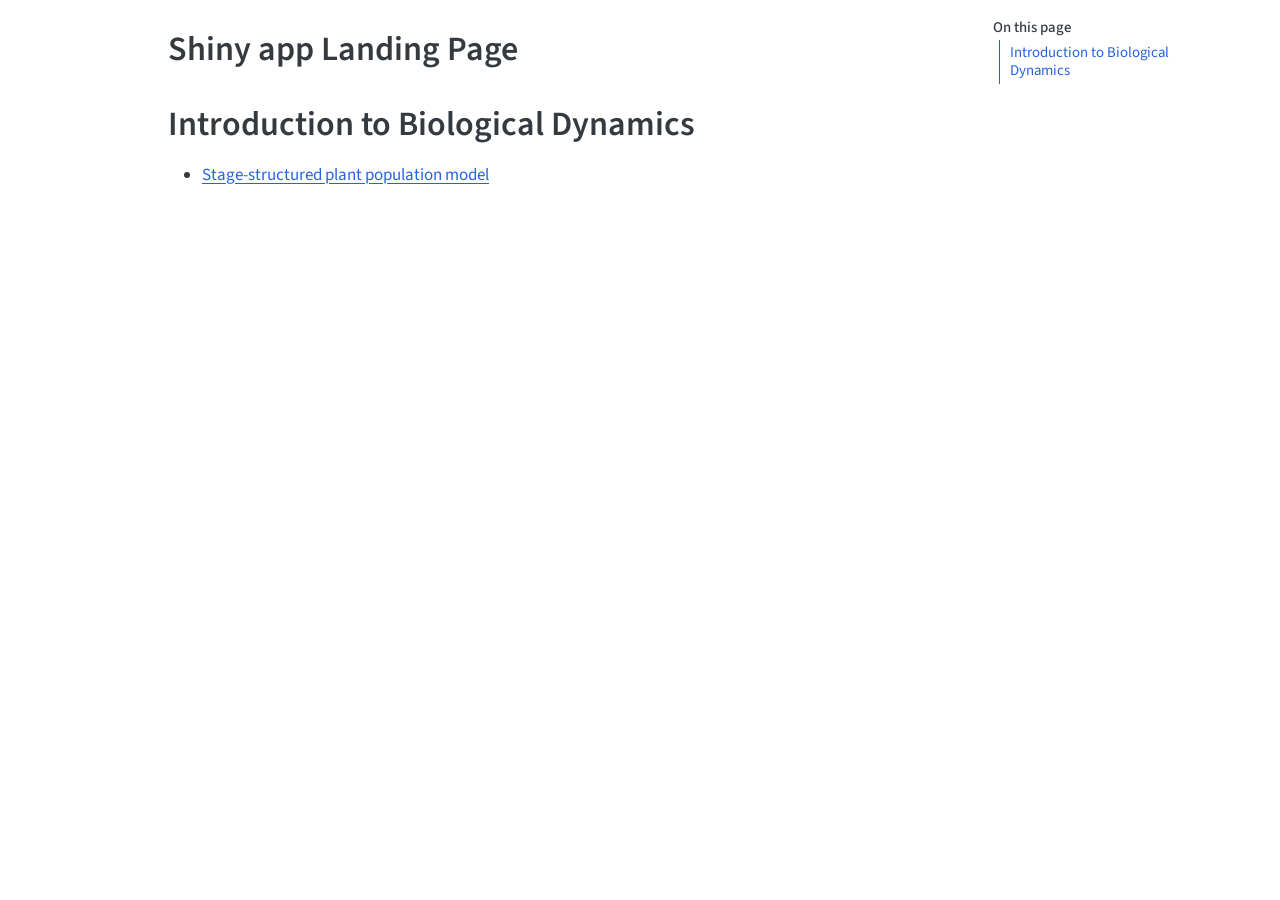
==== index.html @ 8aa8f442 "Built site for gh-pages" ====
<!DOCTYPE html>
<html xmlns="http://www.w3.org/1999/xhtml" lang="en" xml:lang="en"><head>

<meta charset="utf-8">
<meta name="generator" content="quarto-1.8.24">

<meta name="viewport" content="width=device-width, initial-scale=1.0, user-scalable=yes">


<title>Shiny app Landing Page</title>
<style>
code{white-space: pre-wrap;}
span.smallcaps{font-variant: small-caps;}
div.columns{display: flex; gap: min(4vw, 1.5em);}
div.column{flex: auto; overflow-x: auto;}
div.hanging-indent{margin-left: 1.5em; text-indent: -1.5em;}
ul.task-list{list-style: none;}
ul.task-list li input[type="checkbox"] {
  width: 0.8em;
  margin: 0 0.8em 0.2em -1em; /* quarto-specific, see https://github.com/quarto-dev/quarto-cli/issues/4556 */ 
  vertical-align: middle;
}
</style>


<script src="site_libs/quarto-nav/quarto-nav.js"></script>
<script src="site_libs/clipboard/clipboard.min.js"></script>
<script src="site_libs/quarto-search/autocomplete.umd.js"></script>
<script src="site_libs/quarto-search/fuse.min.js"></script>
<script src="site_libs/quarto-search/quarto-search.js"></script>
<meta name="quarto:offset" content="./">
<script src="site_libs/quarto-html/quarto.js" type="module"></script>
<script src="site_libs/quarto-html/tabsets/tabsets.js" type="module"></script>
<script src="site_libs/quarto-html/axe/axe-check.js" type="module"></script>
<script src="site_libs/quarto-html/popper.min.js"></script>
<script src="site_libs/quarto-html/tippy.umd.min.js"></script>
<script src="site_libs/quarto-html/anchor.min.js"></script>
<link href="site_libs/quarto-html/tippy.css" rel="stylesheet">
<link href="site_libs/quarto-html/quarto-syntax-highlighting-dc55a5b9e770e841cd82e46aadbfb9b0.css" rel="stylesheet" id="quarto-text-highlighting-styles">
<script src="site_libs/bootstrap/bootstrap.min.js"></script>
<link href="site_libs/bootstrap/bootstrap-icons.css" rel="stylesheet">
<link href="site_libs/bootstrap/bootstrap-5b4ad623e5705c0698d39aec6f10cf02.min.css" rel="stylesheet" append-hash="true" id="quarto-bootstrap" data-mode="light">
<script id="quarto-search-options" type="application/json">{
  "location": "sidebar",
  "copy-button": false,
  "collapse-after": 3,
  "panel-placement": "start",
  "type": "textbox",
  "limit": 50,
  "keyboard-shortcut": [
    "f",
    "/",
    "s"
  ],
  "show-item-context": false,
  "language": {
    "search-no-results-text": "No results",
    "search-matching-documents-text": "matching documents",
    "search-copy-link-title": "Copy link to search",
    "search-hide-matches-text": "Hide additional matches",
    "search-more-match-text": "more match in this document",
    "search-more-matches-text": "more matches in this document",
    "search-clear-button-title": "Clear",
    "search-text-placeholder": "",
    "search-detached-cancel-button-title": "Cancel",
    "search-submit-button-title": "Submit",
    "search-label": "Search"
  }
}</script>


</head>

<body class="quarto-light">

<div id="quarto-search-results"></div>
<!-- content -->
<div id="quarto-content" class="quarto-container page-columns page-rows-contents page-layout-article">
<!-- sidebar -->
<!-- margin-sidebar -->
    <div id="quarto-margin-sidebar" class="sidebar margin-sidebar">
        <nav id="TOC" role="doc-toc" class="toc-active">
    <h2 id="toc-title">On this page</h2>
   
  <ul>
  <li><a href="#introduction-to-biological-dynamics" id="toc-introduction-to-biological-dynamics" class="nav-link active" data-scroll-target="#introduction-to-biological-dynamics">Introduction to Biological Dynamics</a></li>
  </ul>
</nav>
    </div>
<!-- main -->
<main class="content" id="quarto-document-content">

<header id="title-block-header" class="quarto-title-block default">
<div class="quarto-title">
<h1 class="title">Shiny app Landing Page</h1>
</div>



<div class="quarto-title-meta">

    
  
    
  </div>
  


</header>


<section id="introduction-to-biological-dynamics" class="level1">
<h1>Introduction to Biological Dynamics</h1>
<ul>
<li><a href="./matrix/index.html">Stage-structured plant population model</a></li>
</ul>


</section>

</main> <!-- /main -->
<script id="quarto-html-after-body" type="application/javascript">
  window.document.addEventListener("DOMContentLoaded", function (event) {
    const icon = "";
    const anchorJS = new window.AnchorJS();
    anchorJS.options = {
      placement: 'right',
      icon: icon
    };
    anchorJS.add('.anchored');
    const isCodeAnnotation = (el) => {
      for (const clz of el.classList) {
        if (clz.startsWith('code-annotation-')) {                     
          return true;
        }
      }
      return false;
    }
    const onCopySuccess = function(e) {
      // button target
      const button = e.trigger;
      // don't keep focus
      button.blur();
      // flash "checked"
      button.classList.add('code-copy-button-checked');
      var currentTitle = button.getAttribute("title");
      button.setAttribute("title", "Copied!");
      let tooltip;
      if (window.bootstrap) {
        button.setAttribute("data-bs-toggle", "tooltip");
        button.setAttribute("data-bs-placement", "left");
        button.setAttribute("data-bs-title", "Copied!");
        tooltip = new bootstrap.Tooltip(button, 
          { trigger: "manual", 
            customClass: "code-copy-button-tooltip",
            offset: [0, -8]});
        tooltip.show();    
      }
      setTimeout(function() {
        if (tooltip) {
          tooltip.hide();
          button.removeAttribute("data-bs-title");
          button.removeAttribute("data-bs-toggle");
          button.removeAttribute("data-bs-placement");
        }
        button.setAttribute("title", currentTitle);
        button.classList.remove('code-copy-button-checked');
      }, 1000);
      // clear code selection
      e.clearSelection();
    }
    const getTextToCopy = function(trigger) {
      const outerScaffold = trigger.parentElement.cloneNode(true);
      const codeEl = outerScaffold.querySelector('code');
      for (const childEl of codeEl.children) {
        if (isCodeAnnotation(childEl)) {
          childEl.remove();
        }
      }
      return codeEl.innerText;
    }
    const clipboard = new window.ClipboardJS('.code-copy-button:not([data-in-quarto-modal])', {
      text: getTextToCopy
    });
    clipboard.on('success', onCopySuccess);
    if (window.document.getElementById('quarto-embedded-source-code-modal')) {
      const clipboardModal = new window.ClipboardJS('.code-copy-button[data-in-quarto-modal]', {
        text: getTextToCopy,
        container: window.document.getElementById('quarto-embedded-source-code-modal')
      });
      clipboardModal.on('success', onCopySuccess);
    }
      var localhostRegex = new RegExp(/^(?:http|https):\/\/localhost\:?[0-9]*\//);
      var mailtoRegex = new RegExp(/^mailto:/);
        var filterRegex = new RegExp("https:\/\/seanteachesmath\.github\.io\/shiny\/");
      var isInternal = (href) => {
          return filterRegex.test(href) || localhostRegex.test(href) || mailtoRegex.test(href);
      }
      // Inspect non-navigation links and adorn them if external
     var links = window.document.querySelectorAll('a[href]:not(.nav-link):not(.navbar-brand):not(.toc-action):not(.sidebar-link):not(.sidebar-item-toggle):not(.pagination-link):not(.no-external):not([aria-hidden]):not(.dropdown-item):not(.quarto-navigation-tool):not(.about-link)');
      for (var i=0; i<links.length; i++) {
        const link = links[i];
        if (!isInternal(link.href)) {
          // undo the damage that might have been done by quarto-nav.js in the case of
          // links that we want to consider external
          if (link.dataset.originalHref !== undefined) {
            link.href = link.dataset.originalHref;
          }
        }
      }
    function tippyHover(el, contentFn, onTriggerFn, onUntriggerFn) {
      const config = {
        allowHTML: true,
        maxWidth: 500,
        delay: 100,
        arrow: false,
        appendTo: function(el) {
            return el.parentElement;
        },
        interactive: true,
        interactiveBorder: 10,
        theme: 'quarto',
        placement: 'bottom-start',
      };
      if (contentFn) {
        config.content = contentFn;
      }
      if (onTriggerFn) {
        config.onTrigger = onTriggerFn;
      }
      if (onUntriggerFn) {
        config.onUntrigger = onUntriggerFn;
      }
      window.tippy(el, config); 
    }
    const noterefs = window.document.querySelectorAll('a[role="doc-noteref"]');
    for (var i=0; i<noterefs.length; i++) {
      const ref = noterefs[i];
      tippyHover(ref, function() {
        // use id or data attribute instead here
        let href = ref.getAttribute('data-footnote-href') || ref.getAttribute('href');
        try { href = new URL(href).hash; } catch {}
        const id = href.replace(/^#\/?/, "");
        const note = window.document.getElementById(id);
        if (note) {
          return note.innerHTML;
        } else {
          return "";
        }
      });
    }
    const xrefs = window.document.querySelectorAll('a.quarto-xref');
    const processXRef = (id, note) => {
      // Strip column container classes
      const stripColumnClz = (el) => {
        el.classList.remove("page-full", "page-columns");
        if (el.children) {
          for (const child of el.children) {
            stripColumnClz(child);
          }
        }
      }
      stripColumnClz(note)
      if (id === null || id.startsWith('sec-')) {
        // Special case sections, only their first couple elements
        const container = document.createElement("div");
        if (note.children && note.children.length > 2) {
          container.appendChild(note.children[0].cloneNode(true));
          for (let i = 1; i < note.children.length; i++) {
            const child = note.children[i];
            if (child.tagName === "P" && child.innerText === "") {
              continue;
            } else {
              container.appendChild(child.cloneNode(true));
              break;
            }
          }
          if (window.Quarto?.typesetMath) {
            window.Quarto.typesetMath(container);
          }
          return container.innerHTML
        } else {
          if (window.Quarto?.typesetMath) {
            window.Quarto.typesetMath(note);
          }
          return note.innerHTML;
        }
      } else {
        // Remove any anchor links if they are present
        const anchorLink = note.querySelector('a.anchorjs-link');
        if (anchorLink) {
          anchorLink.remove();
        }
        if (window.Quarto?.typesetMath) {
          window.Quarto.typesetMath(note);
        }
        if (note.classList.contains("callout")) {
          return note.outerHTML;
        } else {
          return note.innerHTML;
        }
      }
    }
    for (var i=0; i<xrefs.length; i++) {
      const xref = xrefs[i];
      tippyHover(xref, undefined, function(instance) {
        instance.disable();
        let url = xref.getAttribute('href');
        let hash = undefined; 
        if (url.startsWith('#')) {
          hash = url;
        } else {
          try { hash = new URL(url).hash; } catch {}
        }
        if (hash) {
          const id = hash.replace(/^#\/?/, "");
          const note = window.document.getElementById(id);
          if (note !== null) {
            try {
              const html = processXRef(id, note.cloneNode(true));
              instance.setContent(html);
            } finally {
              instance.enable();
              instance.show();
            }
          } else {
            // See if we can fetch this
            fetch(url.split('#')[0])
            .then(res => res.text())
            .then(html => {
              const parser = new DOMParser();
              const htmlDoc = parser.parseFromString(html, "text/html");
              const note = htmlDoc.getElementById(id);
              if (note !== null) {
                const html = processXRef(id, note);
                instance.setContent(html);
              } 
            }).finally(() => {
              instance.enable();
              instance.show();
            });
          }
        } else {
          // See if we can fetch a full url (with no hash to target)
          // This is a special case and we should probably do some content thinning / targeting
          fetch(url)
          .then(res => res.text())
          .then(html => {
            const parser = new DOMParser();
            const htmlDoc = parser.parseFromString(html, "text/html");
            const note = htmlDoc.querySelector('main.content');
            if (note !== null) {
              // This should only happen for chapter cross references
              // (since there is no id in the URL)
              // remove the first header
              if (note.children.length > 0 && note.children[0].tagName === "HEADER") {
                note.children[0].remove();
              }
              const html = processXRef(null, note);
              instance.setContent(html);
            } 
          }).finally(() => {
            instance.enable();
            instance.show();
          });
        }
      }, function(instance) {
      });
    }
        let selectedAnnoteEl;
        const selectorForAnnotation = ( cell, annotation) => {
          let cellAttr = 'data-code-cell="' + cell + '"';
          let lineAttr = 'data-code-annotation="' +  annotation + '"';
          const selector = 'span[' + cellAttr + '][' + lineAttr + ']';
          return selector;
        }
        const selectCodeLines = (annoteEl) => {
          const doc = window.document;
          const targetCell = annoteEl.getAttribute("data-target-cell");
          const targetAnnotation = annoteEl.getAttribute("data-target-annotation");
          const annoteSpan = window.document.querySelector(selectorForAnnotation(targetCell, targetAnnotation));
          const lines = annoteSpan.getAttribute("data-code-lines").split(",");
          const lineIds = lines.map((line) => {
            return targetCell + "-" + line;
          })
          let top = null;
          let height = null;
          let parent = null;
          if (lineIds.length > 0) {
              //compute the position of the single el (top and bottom and make a div)
              const el = window.document.getElementById(lineIds[0]);
              top = el.offsetTop;
              height = el.offsetHeight;
              parent = el.parentElement.parentElement;
            if (lineIds.length > 1) {
              const lastEl = window.document.getElementById(lineIds[lineIds.length - 1]);
              const bottom = lastEl.offsetTop + lastEl.offsetHeight;
              height = bottom - top;
            }
            if (top !== null && height !== null && parent !== null) {
              // cook up a div (if necessary) and position it 
              let div = window.document.getElementById("code-annotation-line-highlight");
              if (div === null) {
                div = window.document.createElement("div");
                div.setAttribute("id", "code-annotation-line-highlight");
                div.style.position = 'absolute';
                parent.appendChild(div);
              }
              div.style.top = top - 2 + "px";
              div.style.height = height + 4 + "px";
              div.style.left = 0;
              let gutterDiv = window.document.getElementById("code-annotation-line-highlight-gutter");
              if (gutterDiv === null) {
                gutterDiv = window.document.createElement("div");
                gutterDiv.setAttribute("id", "code-annotation-line-highlight-gutter");
                gutterDiv.style.position = 'absolute';
                const codeCell = window.document.getElementById(targetCell);
                const gutter = codeCell.querySelector('.code-annotation-gutter');
                gutter.appendChild(gutterDiv);
              }
              gutterDiv.style.top = top - 2 + "px";
              gutterDiv.style.height = height + 4 + "px";
            }
            selectedAnnoteEl = annoteEl;
          }
        };
        const unselectCodeLines = () => {
          const elementsIds = ["code-annotation-line-highlight", "code-annotation-line-highlight-gutter"];
          elementsIds.forEach((elId) => {
            const div = window.document.getElementById(elId);
            if (div) {
              div.remove();
            }
          });
          selectedAnnoteEl = undefined;
        };
          // Handle positioning of the toggle
      window.addEventListener(
        "resize",
        throttle(() => {
          elRect = undefined;
          if (selectedAnnoteEl) {
            selectCodeLines(selectedAnnoteEl);
          }
        }, 10)
      );
      function throttle(fn, ms) {
      let throttle = false;
      let timer;
        return (...args) => {
          if(!throttle) { // first call gets through
              fn.apply(this, args);
              throttle = true;
          } else { // all the others get throttled
              if(timer) clearTimeout(timer); // cancel #2
              timer = setTimeout(() => {
                fn.apply(this, args);
                timer = throttle = false;
              }, ms);
          }
        };
      }
        // Attach click handler to the DT
        const annoteDls = window.document.querySelectorAll('dt[data-target-cell]');
        for (const annoteDlNode of annoteDls) {
          annoteDlNode.addEventListener('click', (event) => {
            const clickedEl = event.target;
            if (clickedEl !== selectedAnnoteEl) {
              unselectCodeLines();
              const activeEl = window.document.querySelector('dt[data-target-cell].code-annotation-active');
              if (activeEl) {
                activeEl.classList.remove('code-annotation-active');
              }
              selectCodeLines(clickedEl);
              clickedEl.classList.add('code-annotation-active');
            } else {
              // Unselect the line
              unselectCodeLines();
              clickedEl.classList.remove('code-annotation-active');
            }
          });
        }
    const findCites = (el) => {
      const parentEl = el.parentElement;
      if (parentEl) {
        const cites = parentEl.dataset.cites;
        if (cites) {
          return {
            el,
            cites: cites.split(' ')
          };
        } else {
          return findCites(el.parentElement)
        }
      } else {
        return undefined;
      }
    };
    var bibliorefs = window.document.querySelectorAll('a[role="doc-biblioref"]');
    for (var i=0; i<bibliorefs.length; i++) {
      const ref = bibliorefs[i];
      const citeInfo = findCites(ref);
      if (citeInfo) {
        tippyHover(citeInfo.el, function() {
          var popup = window.document.createElement('div');
          citeInfo.cites.forEach(function(cite) {
            var citeDiv = window.document.createElement('div');
            citeDiv.classList.add('hanging-indent');
            citeDiv.classList.add('csl-entry');
            var biblioDiv = window.document.getElementById('ref-' + cite);
            if (biblioDiv) {
              citeDiv.innerHTML = biblioDiv.innerHTML;
            }
            popup.appendChild(citeDiv);
          });
          return popup.innerHTML;
        });
      }
    }
  });
  </script>
</div> <!-- /content -->




</body></html>
---- site_libs/quarto-html/tippy.css ----
.tippy-box[data-animation=fade][data-state=hidden]{opacity:0}[data-tippy-root]{max-width:calc(100vw - 10px)}.tippy-box{position:relative;background-color:#333;color:#fff;border-radius:4px;font-size:14px;line-height:1.4;white-space:normal;outline:0;transition-property:transform,visibility,opacity}.tippy-box[data-placement^=top]>.tippy-arrow{bottom:0}.tippy-box[data-placement^=top]>.tippy-arrow:before{bottom:-7px;left:0;border-width:8px 8px 0;border-top-color:initial;transform-origin:center top}.tippy-box[data-placement^=bottom]>.tippy-arrow{top:0}.tippy-box[data-placement^=bottom]>.tippy-arrow:before{top:-7px;left:0;border-width:0 8px 8px;border-bottom-color:initial;transform-origin:center bottom}.tippy-box[data-placement^=left]>.tippy-arrow{right:0}.tippy-box[data-placement^=left]>.tippy-arrow:before{border-width:8px 0 8px 8px;border-left-color:initial;right:-7px;transform-origin:center left}.tippy-box[data-placement^=right]>.tippy-arrow{left:0}.tippy-box[data-placement^=right]>.tippy-arrow:before{left:-7px;border-width:8px 8px 8px 0;border-right-color:initial;transform-origin:center right}.tippy-box[data-inertia][data-state=visible]{transition-timing-function:cubic-bezier(.54,1.5,.38,1.11)}.tippy-arrow{width:16px;height:16px;color:#333}.tippy-arrow:before{content:"";position:absolute;border-color:transparent;border-style:solid}.tippy-content{position:relative;padding:5px 9px;z-index:1}
---- site_libs/quarto-html/quarto-syntax-highlighting-dc55a5b9e770e841cd82e46aadbfb9b0.css ----
/* quarto syntax highlight colors */
:root {
  --quarto-hl-ot-color: #003B4F;
  --quarto-hl-at-color: #657422;
  --quarto-hl-ss-color: #20794D;
  --quarto-hl-an-color: #5E5E5E;
  --quarto-hl-fu-color: #4758AB;
  --quarto-hl-st-color: #20794D;
  --quarto-hl-cf-color: #003B4F;
  --quarto-hl-op-color: #5E5E5E;
  --quarto-hl-er-color: #AD0000;
  --quarto-hl-bn-color: #AD0000;
  --quarto-hl-al-color: #AD0000;
  --quarto-hl-va-color: #111111;
  --quarto-hl-bu-color: inherit;
  --quarto-hl-ex-color: inherit;
  --quarto-hl-pp-color: #AD0000;
  --quarto-hl-in-color: #5E5E5E;
  --quarto-hl-vs-color: #20794D;
  --quarto-hl-wa-color: #5E5E5E;
  --quarto-hl-do-color: #5E5E5E;
  --quarto-hl-im-color: #00769E;
  --quarto-hl-ch-color: #20794D;
  --quarto-hl-dt-color: #AD0000;
  --quarto-hl-fl-color: #AD0000;
  --quarto-hl-co-color: #5E5E5E;
  --quarto-hl-cv-color: #5E5E5E;
  --quarto-hl-cn-color: #8f5902;
  --quarto-hl-sc-color: #5E5E5E;
  --quarto-hl-dv-color: #AD0000;
  --quarto-hl-kw-color: #003B4F;
}

/* other quarto variables */
:root {
  --quarto-font-monospace: SFMono-Regular, Menlo, Monaco, Consolas, "Liberation Mono", "Courier New", monospace;
}

/* syntax highlight based on Pandoc's rules */
pre > code.sourceCode > span {
  color: #003B4F;
}

code.sourceCode > span {
  color: #003B4F;
}

div.sourceCode,
div.sourceCode pre.sourceCode {
  color: #003B4F;
}

/* Normal */
code span {
  color: #003B4F;
}

/* Alert */
code span.al {
  color: #AD0000;
  font-style: inherit;
}

/* Annotation */
code span.an {
  color: #5E5E5E;
  font-style: inherit;
}

/* Attribute */
code span.at {
  color: #657422;
  font-style: inherit;
}

/* BaseN */
code span.bn {
  color: #AD0000;
  font-style: inherit;
}

/* BuiltIn */
code span.bu {
  font-style: inherit;
}

/* ControlFlow */
code span.cf {
  color: #003B4F;
  font-weight: bold;
  font-style: inherit;
}

/* Char */
code span.ch {
  color: #20794D;
  font-style: inherit;
}

/* Constant */
code span.cn {
  color: #8f5902;
  font-style: inherit;
}

/* Comment */
code span.co {
  color: #5E5E5E;
  font-style: inherit;
}

/* CommentVar */
code span.cv {
  color: #5E5E5E;
  font-style: italic;
}

/* Documentation */
code span.do {
  color: #5E5E5E;
  font-style: italic;
}

/* DataType */
code span.dt {
  color: #AD0000;
  font-style: inherit;
}

/* DecVal */
code span.dv {
  color: #AD0000;
  font-style: inherit;
}

/* Error */
code span.er {
  color: #AD0000;
  font-style: inherit;
}

/* Extension */
code span.ex {
  font-style: inherit;
}

/* Float */
code span.fl {
  color: #AD0000;
  font-style: inherit;
}

/* Function */
code span.fu {
  color: #4758AB;
  font-style: inherit;
}

/* Import */
code span.im {
  color: #00769E;
  font-style: inherit;
}

/* Information */
code span.in {
  color: #5E5E5E;
  font-style: inherit;
}

/* Keyword */
code span.kw {
  color: #003B4F;
  font-weight: bold;
  font-style: inherit;
}

/* Operator */
code span.op {
  color: #5E5E5E;
  font-style: inherit;
}

/* Other */
code span.ot {
  color: #003B4F;
  font-style: inherit;
}

/* Preprocessor */
code span.pp {
  color: #AD0000;
  font-style: inherit;
}

/* SpecialChar */
code span.sc {
  color: #5E5E5E;
  font-style: inherit;
}

/* SpecialString */
code span.ss {
  color: #20794D;
  font-style: inherit;
}

/* String */
code span.st {
  color: #20794D;
  font-style: inherit;
}

/* Variable */
code span.va {
  color: #111111;
  font-style: inherit;
}

/* VerbatimString */
code span.vs {
  color: #20794D;
  font-style: inherit;
}

/* Warning */
code span.wa {
  color: #5E5E5E;
  font-style: italic;
}

.prevent-inlining {
  content: "</";
}

/*# sourceMappingURL=21f0b8dca5c347bd0a806dc2ce2adfe3.css.map */
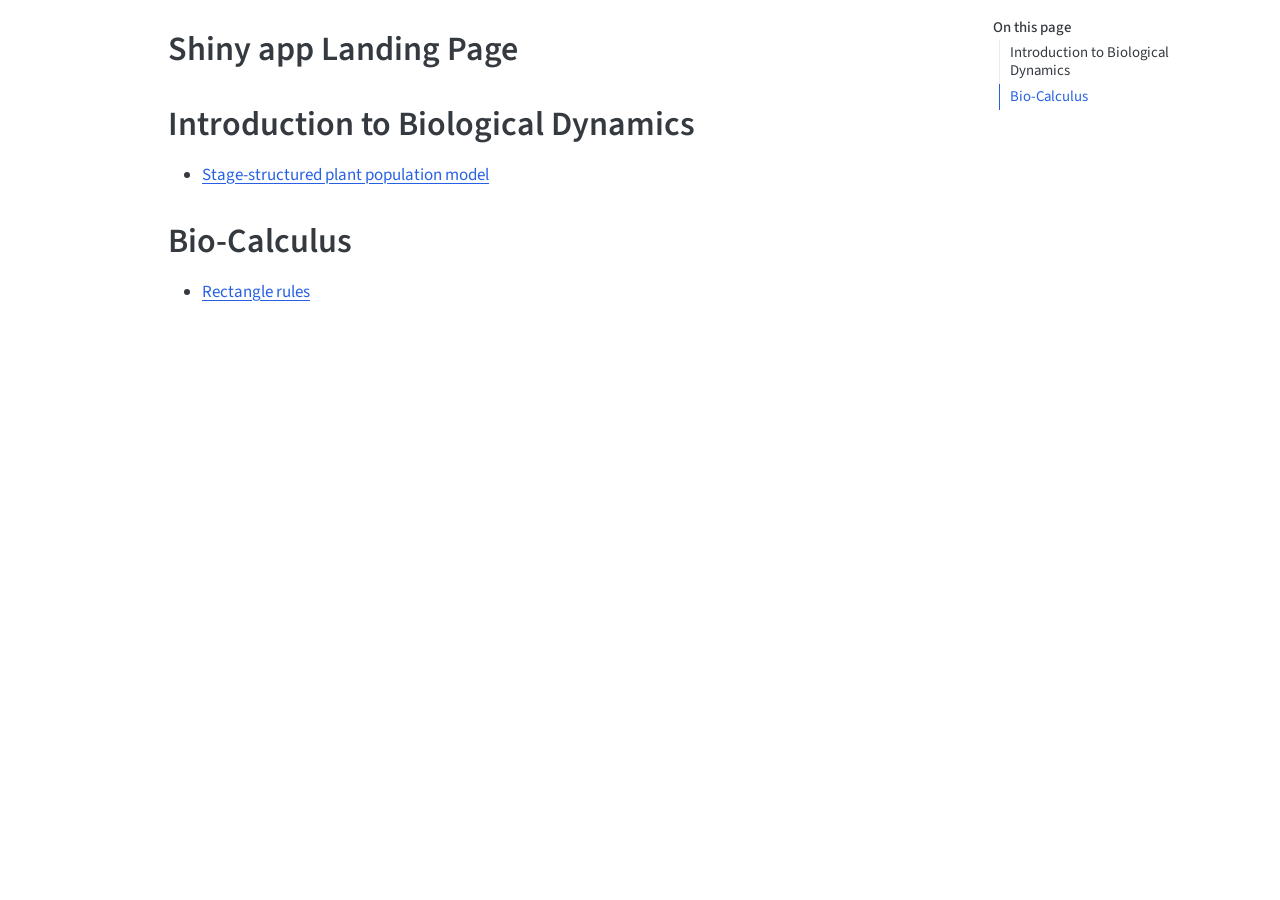
==== commit 2b326884: "Built site for gh-pages" ====
--- a/index.html
+++ b/index.html
@@ -84,6 +84,7 @@
    
   <ul>
   <li><a href="#introduction-to-biological-dynamics" id="toc-introduction-to-biological-dynamics" class="nav-link active" data-scroll-target="#introduction-to-biological-dynamics">Introduction to Biological Dynamics</a></li>
+  <li><a href="#bio-calculus" id="toc-bio-calculus" class="nav-link" data-scroll-target="#bio-calculus">Bio-Calculus</a></li>
   </ul>
 </nav>
     </div>
@@ -113,6 +114,12 @@
 <h1>Introduction to Biological Dynamics</h1>
 <ul>
 <li><a href="./matrix/index.html">Stage-structured plant population model</a></li>
+</ul>
+</section>
+<section id="bio-calculus" class="level1">
+<h1>Bio-Calculus</h1>
+<ul>
+<li><a href="./integration/index.html">Rectangle rules</a></li>
 </ul>
 
 
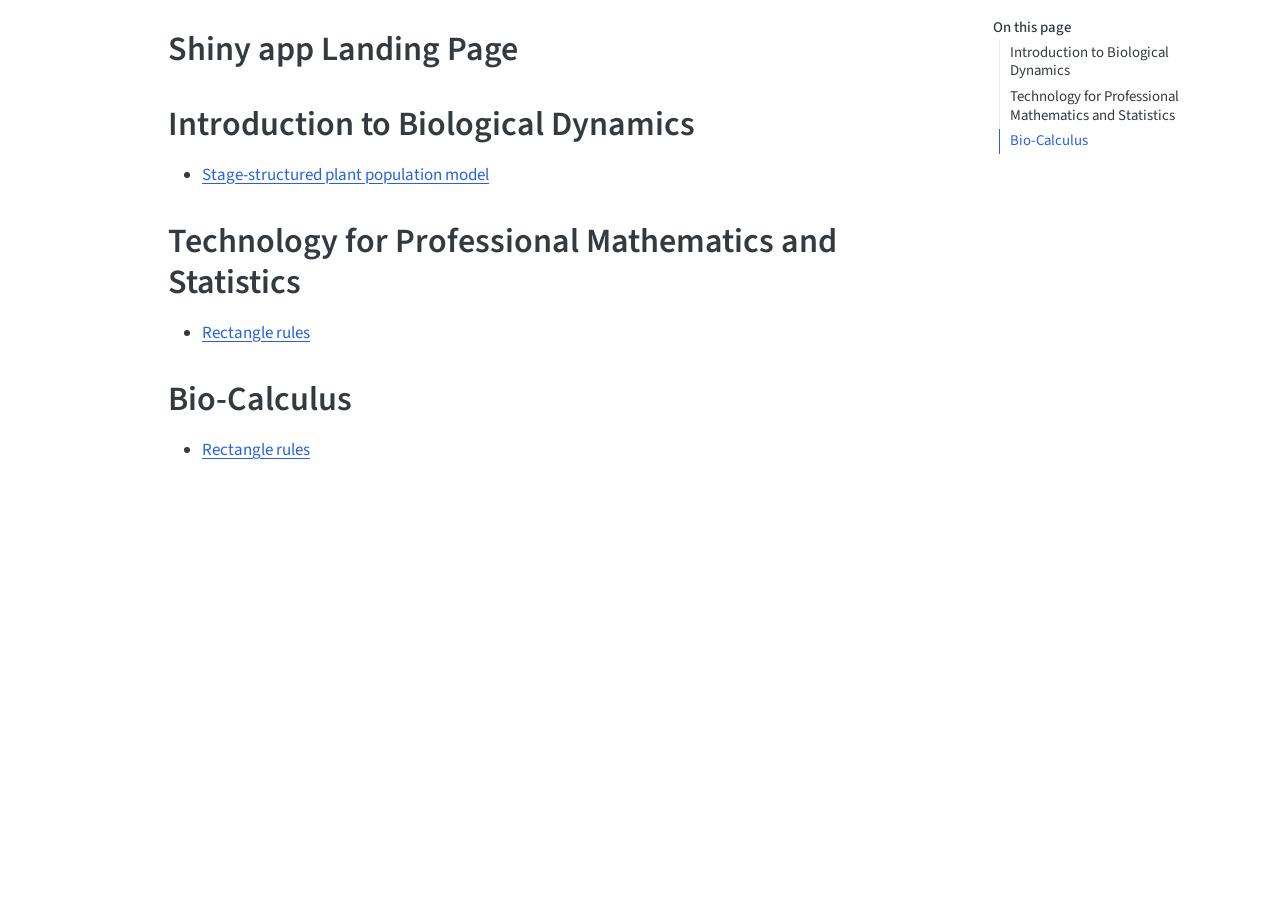
==== commit a0b53d0f: "Built site for gh-pages" ====
--- a/index.html
+++ b/index.html
@@ -84,6 +84,7 @@
    
   <ul>
   <li><a href="#introduction-to-biological-dynamics" id="toc-introduction-to-biological-dynamics" class="nav-link active" data-scroll-target="#introduction-to-biological-dynamics">Introduction to Biological Dynamics</a></li>
+  <li><a href="#technology-for-professional-mathematics-and-statistics" id="toc-technology-for-professional-mathematics-and-statistics" class="nav-link" data-scroll-target="#technology-for-professional-mathematics-and-statistics">Technology for Professional Mathematics and Statistics</a></li>
   <li><a href="#bio-calculus" id="toc-bio-calculus" class="nav-link" data-scroll-target="#bio-calculus">Bio-Calculus</a></li>
   </ul>
 </nav>
@@ -114,6 +115,12 @@
 <h1>Introduction to Biological Dynamics</h1>
 <ul>
 <li><a href="./matrix/index.html">Stage-structured plant population model</a></li>
+</ul>
+</section>
+<section id="technology-for-professional-mathematics-and-statistics" class="level1">
+<h1>Technology for Professional Mathematics and Statistics</h1>
+<ul>
+<li><a href="./integration/index.html">Rectangle rules</a></li>
 </ul>
 </section>
 <section id="bio-calculus" class="level1">
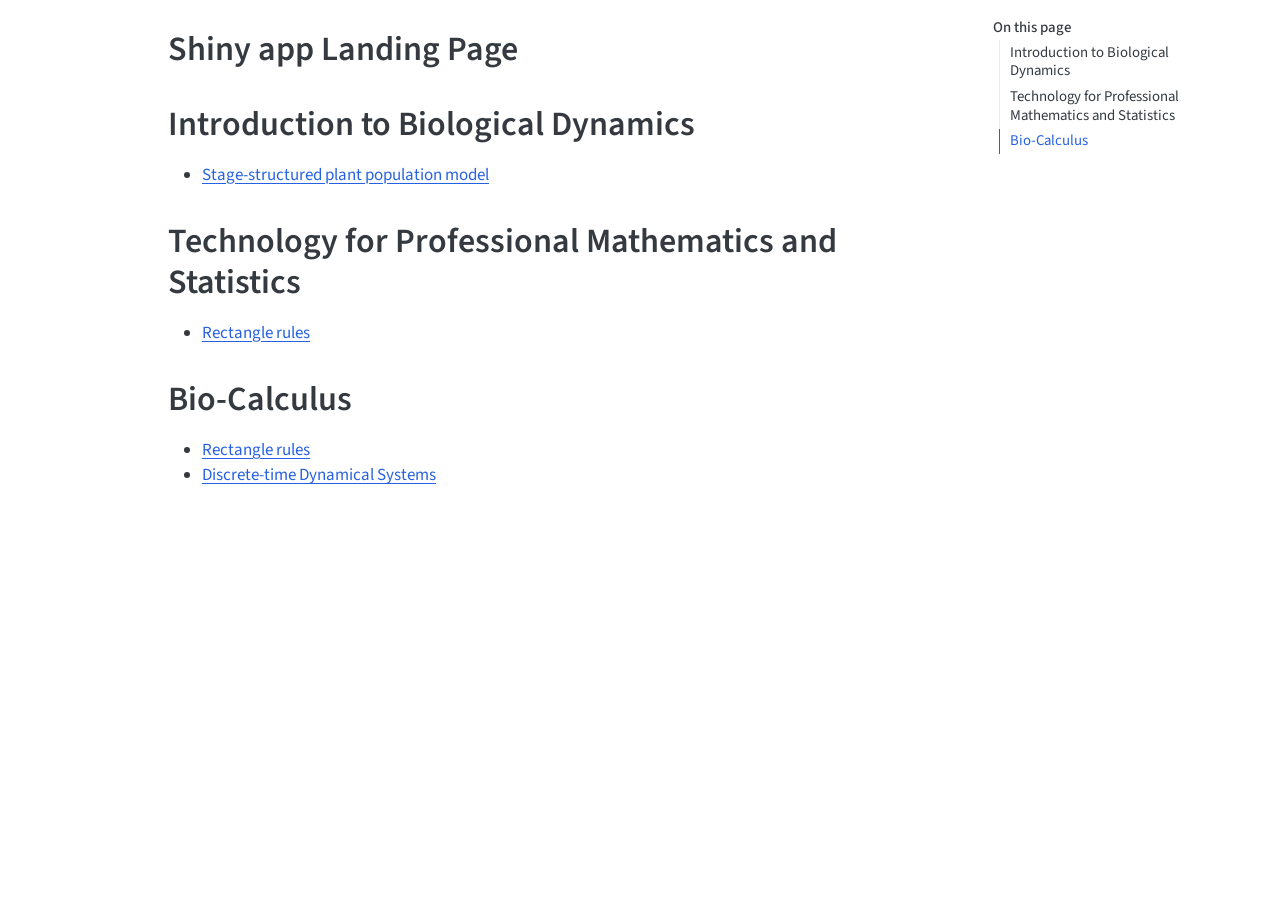
==== commit 8f3d20b9: "Built site for gh-pages" ====
--- a/index.html
+++ b/index.html
@@ -2,7 +2,7 @@
 <html xmlns="http://www.w3.org/1999/xhtml" lang="en" xml:lang="en"><head>
 
 <meta charset="utf-8">
-<meta name="generator" content="quarto-1.8.24">
+<meta name="generator" content="quarto-1.8.27">
 
 <meta name="viewport" content="width=device-width, initial-scale=1.0, user-scalable=yes">
 
@@ -36,7 +36,7 @@
 <script src="site_libs/quarto-html/tippy.umd.min.js"></script>
 <script src="site_libs/quarto-html/anchor.min.js"></script>
 <link href="site_libs/quarto-html/tippy.css" rel="stylesheet">
-<link href="site_libs/quarto-html/quarto-syntax-highlighting-dc55a5b9e770e841cd82e46aadbfb9b0.css" rel="stylesheet" id="quarto-text-highlighting-styles">
+<link href="site_libs/quarto-html/quarto-syntax-highlighting-ed96de9b727972fe78a7b5d16c58bf87.css" rel="stylesheet" id="quarto-text-highlighting-styles">
 <script src="site_libs/bootstrap/bootstrap.min.js"></script>
 <link href="site_libs/bootstrap/bootstrap-icons.css" rel="stylesheet">
 <link href="site_libs/bootstrap/bootstrap-5b4ad623e5705c0698d39aec6f10cf02.min.css" rel="stylesheet" append-hash="true" id="quarto-bootstrap" data-mode="light">
@@ -127,6 +127,7 @@
 <h1>Bio-Calculus</h1>
 <ul>
 <li><a href="./integration/index.html">Rectangle rules</a></li>
+<li><a href="./dtds/index.html">Discrete-time Dynamical Systems</a></li>
 </ul>
 
 
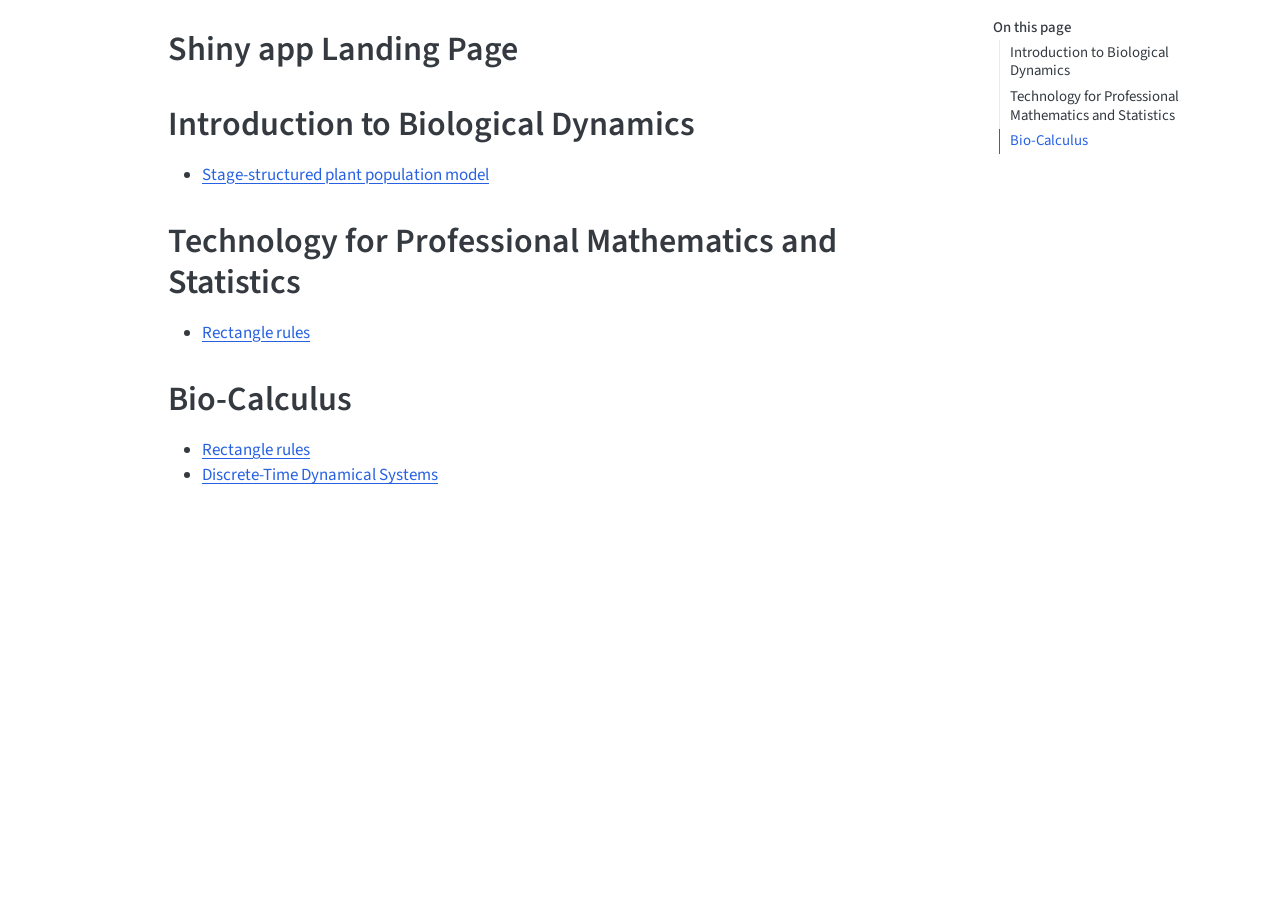
==== commit e8648028: "Built site for gh-pages" ====
--- a/index.html
+++ b/index.html
@@ -127,7 +127,7 @@
 <h1>Bio-Calculus</h1>
 <ul>
 <li><a href="./integration/index.html">Rectangle rules</a></li>
-<li><a href="./dtds/index.html">Discrete-time Dynamical Systems</a></li>
+<li><a href="./dtds/index.html">Discrete-Time Dynamical Systems</a></li>
 </ul>
 
 
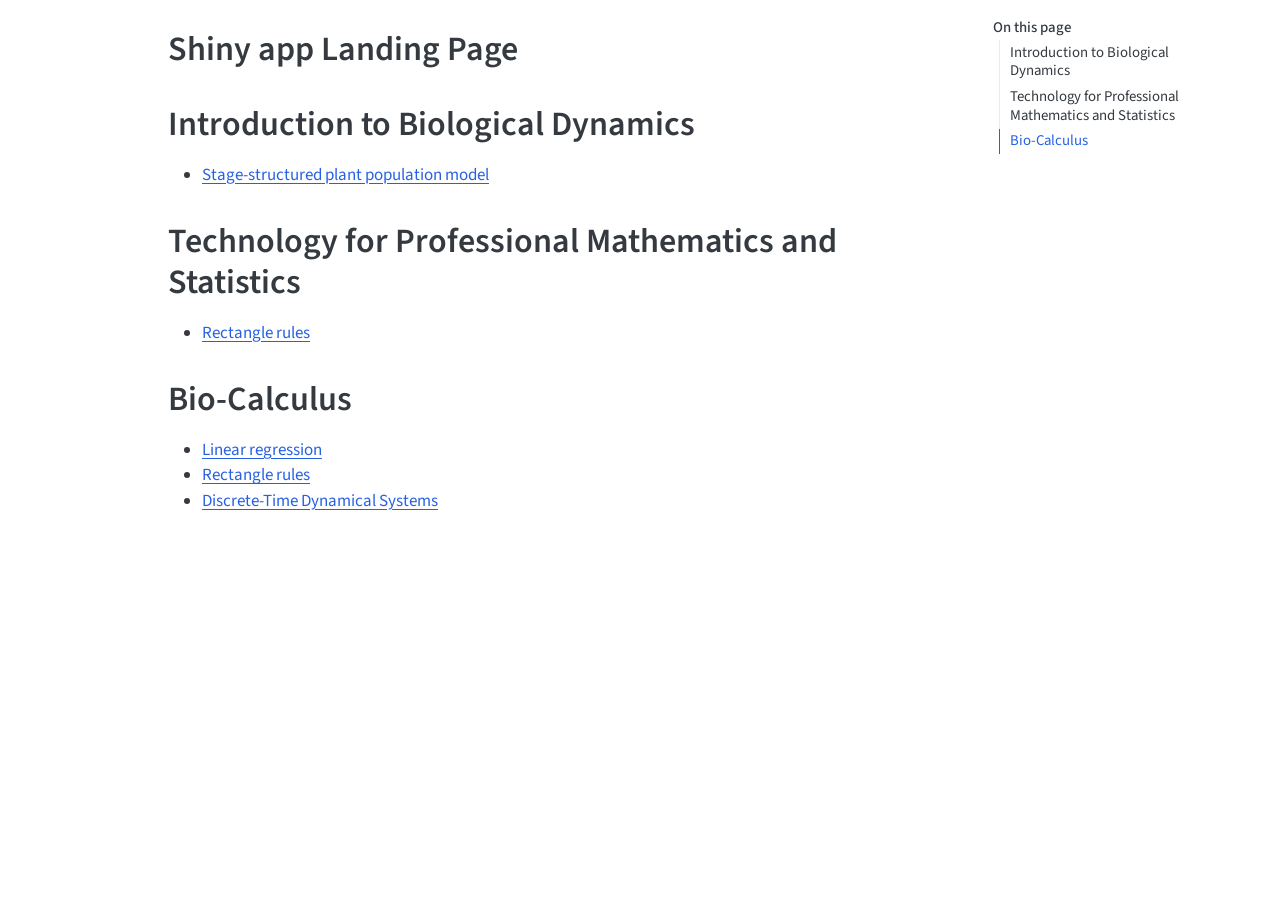
==== commit 39997a5d: "Built site for gh-pages" ====
--- a/index.html
+++ b/index.html
@@ -2,17 +2,23 @@
 <html xmlns="http://www.w3.org/1999/xhtml" lang="en" xml:lang="en"><head>
 
 <meta charset="utf-8">
-<meta name="generator" content="quarto-1.8.27">
+<meta name="generator" content="quarto-1.10.18">
 
 <meta name="viewport" content="width=device-width, initial-scale=1.0, user-scalable=yes">
 
 
 <title>Shiny app Landing Page</title>
 <style>
-code{white-space: pre-wrap;}
+/* Default styles provided by pandoc.
+** See https://pandoc.org/MANUAL.html#variables-for-html for config info.
+*/
 span.smallcaps{font-variant: small-caps;}
-div.columns{display: flex; gap: min(4vw, 1.5em);}
-div.column{flex: auto; overflow-x: auto;}
+div.columns{display: flex; gap: 1.5em;}
+div.column{flex: auto;}
+@media screen {
+div.columns{gap: min(4vw, 1.5em);}
+div.column{overflow-x: auto;}
+}
 div.hanging-indent{margin-left: 1.5em; text-indent: -1.5em;}
 ul.task-list{list-style: none;}
 ul.task-list li input[type="checkbox"] {
@@ -31,15 +37,14 @@
 <meta name="quarto:offset" content="./">
 <script src="site_libs/quarto-html/quarto.js" type="module"></script>
 <script src="site_libs/quarto-html/tabsets/tabsets.js" type="module"></script>
-<script src="site_libs/quarto-html/axe/axe-check.js" type="module"></script>
 <script src="site_libs/quarto-html/popper.min.js"></script>
 <script src="site_libs/quarto-html/tippy.umd.min.js"></script>
 <script src="site_libs/quarto-html/anchor.min.js"></script>
 <link href="site_libs/quarto-html/tippy.css" rel="stylesheet">
-<link href="site_libs/quarto-html/quarto-syntax-highlighting-ed96de9b727972fe78a7b5d16c58bf87.css" rel="stylesheet" id="quarto-text-highlighting-styles">
+<link href="site_libs/quarto-html/quarto-syntax-highlighting-64a204ab8560d761af7679ceaba22944.css" rel="stylesheet" id="quarto-text-highlighting-styles">
 <script src="site_libs/bootstrap/bootstrap.min.js"></script>
 <link href="site_libs/bootstrap/bootstrap-icons.css" rel="stylesheet">
-<link href="site_libs/bootstrap/bootstrap-5b4ad623e5705c0698d39aec6f10cf02.min.css" rel="stylesheet" append-hash="true" id="quarto-bootstrap" data-mode="light">
+<link href="site_libs/bootstrap/bootstrap-445b8638c3d06994fee0907d791121c4.min.css" rel="stylesheet" append-hash="true" id="quarto-bootstrap" data-mode="light">
 <script id="quarto-search-options" type="application/json">{
   "location": "sidebar",
   "copy-button": false,
@@ -114,20 +119,21 @@
 <section id="introduction-to-biological-dynamics" class="level1">
 <h1>Introduction to Biological Dynamics</h1>
 <ul>
-<li><a href="./matrix/index.html">Stage-structured plant population model</a></li>
+<li><a href="./matrix/index.qmd">Stage-structured plant population model</a></li>
 </ul>
 </section>
 <section id="technology-for-professional-mathematics-and-statistics" class="level1">
 <h1>Technology for Professional Mathematics and Statistics</h1>
 <ul>
-<li><a href="./integration/index.html">Rectangle rules</a></li>
+<li><a href="./integration/index.qmd">Rectangle rules</a></li>
 </ul>
 </section>
 <section id="bio-calculus" class="level1">
 <h1>Bio-Calculus</h1>
 <ul>
-<li><a href="./integration/index.html">Rectangle rules</a></li>
-<li><a href="./dtds/index.html">Discrete-Time Dynamical Systems</a></li>
+<li><a href="./regression/index.qmd">Linear regression</a></li>
+<li><a href="./integration/index.qmd">Rectangle rules</a></li>
+<li><a href="./dtds/index.qmd">Discrete-Time Dynamical Systems</a></li>
 </ul>
 
 
--- a/site_libs/quarto-html/quarto-syntax-highlighting-64a204ab8560d761af7679ceaba22944.css
+++ b/site_libs/quarto-html/quarto-syntax-highlighting-64a204ab8560d761af7679ceaba22944.css
@@ -0,0 +1,236 @@
+/* quarto syntax highlight colors */
+:root {
+  --quarto-hl-ot-color: #003B4F;
+  --quarto-hl-at-color: #657422;
+  --quarto-hl-ss-color: #20794D;
+  --quarto-hl-an-color: #5E5E5E;
+  --quarto-hl-fu-color: #4758AB;
+  --quarto-hl-st-color: #20794D;
+  --quarto-hl-cf-color: #003B4F;
+  --quarto-hl-op-color: #5E5E5E;
+  --quarto-hl-er-color: #AD0000;
+  --quarto-hl-bn-color: #AD0000;
+  --quarto-hl-al-color: #AD0000;
+  --quarto-hl-va-color: #111111;
+  --quarto-hl-bu-color: inherit;
+  --quarto-hl-ex-color: inherit;
+  --quarto-hl-pp-color: #AD0000;
+  --quarto-hl-in-color: #5E5E5E;
+  --quarto-hl-vs-color: #20794D;
+  --quarto-hl-wa-color: #5E5E5E;
+  --quarto-hl-do-color: #5E5E5E;
+  --quarto-hl-im-color: #00769E;
+  --quarto-hl-ch-color: #20794D;
+  --quarto-hl-dt-color: #AD0000;
+  --quarto-hl-fl-color: #AD0000;
+  --quarto-hl-co-color: #5E5E5E;
+  --quarto-hl-cv-color: #5E5E5E;
+  --quarto-hl-cn-color: #8f5902;
+  --quarto-hl-sc-color: #5E5E5E;
+  --quarto-hl-dv-color: #AD0000;
+  --quarto-hl-kw-color: #003B4F;
+}
+
+/* other quarto variables */
+:root {
+  --quarto-font-monospace: SFMono-Regular, Menlo, Monaco, Consolas, "Liberation Mono", "Courier New", monospace;
+}
+
+/* syntax highlight based on Pandoc's rules */
+pre > code.sourceCode > span {
+  color: #003B4F;
+}
+
+code.sourceCode > span {
+  color: #003B4F;
+}
+
+div.sourceCode,
+div.sourceCode pre.sourceCode {
+  color: #003B4F;
+}
+
+/* Normal */
+code span {
+  color: #003B4F;
+}
+
+/* Alert */
+code span.al {
+  color: #AD0000;
+  font-style: inherit;
+}
+
+/* Annotation */
+code span.an {
+  color: #5E5E5E;
+  font-style: inherit;
+}
+
+/* Attribute */
+code span.at {
+  color: #657422;
+  font-style: inherit;
+}
+
+/* BaseN */
+code span.bn {
+  color: #AD0000;
+  font-style: inherit;
+}
+
+/* BuiltIn */
+code span.bu {
+  font-style: inherit;
+}
+
+/* ControlFlow */
+code span.cf {
+  color: #003B4F;
+  font-weight: bold;
+  font-style: inherit;
+}
+
+/* Char */
+code span.ch {
+  color: #20794D;
+  font-style: inherit;
+}
+
+/* Constant */
+code span.cn {
+  color: #8f5902;
+  font-style: inherit;
+}
+
+/* Comment */
+code span.co {
+  color: #5E5E5E;
+  font-style: inherit;
+}
+
+/* CommentVar */
+code span.cv {
+  color: #5E5E5E;
+  font-style: italic;
+}
+
+/* Documentation */
+code span.do {
+  color: #5E5E5E;
+  font-style: italic;
+}
+
+/* DataType */
+code span.dt {
+  color: #AD0000;
+  font-style: inherit;
+}
+
+/* DecVal */
+code span.dv {
+  color: #AD0000;
+  font-style: inherit;
+}
+
+/* Error */
+code span.er {
+  color: #AD0000;
+  font-style: inherit;
+}
+
+/* Extension */
+code span.ex {
+  font-style: inherit;
+}
+
+/* Float */
+code span.fl {
+  color: #AD0000;
+  font-style: inherit;
+}
+
+/* Function */
+code span.fu {
+  color: #4758AB;
+  font-style: inherit;
+}
+
+/* Import */
+code span.im {
+  color: #00769E;
+  font-style: inherit;
+}
+
+/* Information */
+code span.in {
+  color: #5E5E5E;
+  font-style: inherit;
+}
+
+/* Keyword */
+code span.kw {
+  color: #003B4F;
+  font-weight: bold;
+  font-style: inherit;
+}
+
+/* Operator */
+code span.op {
+  color: #5E5E5E;
+  font-style: inherit;
+}
+
+/* Other */
+code span.ot {
+  color: #003B4F;
+  font-style: inherit;
+}
+
+/* Preprocessor */
+code span.pp {
+  color: #AD0000;
+  font-style: inherit;
+}
+
+/* SpecialChar */
+code span.sc {
+  color: #5E5E5E;
+  font-style: inherit;
+}
+
+/* SpecialString */
+code span.ss {
+  color: #20794D;
+  font-style: inherit;
+}
+
+/* String */
+code span.st {
+  color: #20794D;
+  font-style: inherit;
+}
+
+/* Variable */
+code span.va {
+  color: #111111;
+  font-style: inherit;
+}
+
+/* VerbatimString */
+code span.vs {
+  color: #20794D;
+  font-style: inherit;
+}
+
+/* Warning */
+code span.wa {
+  color: #5E5E5E;
+  font-style: italic;
+}
+
+.prevent-inlining {
+  content: "</";
+}
+
+/*# sourceMappingURL=9d8d5bb603a83b8298b89080a598c93b.css.map */
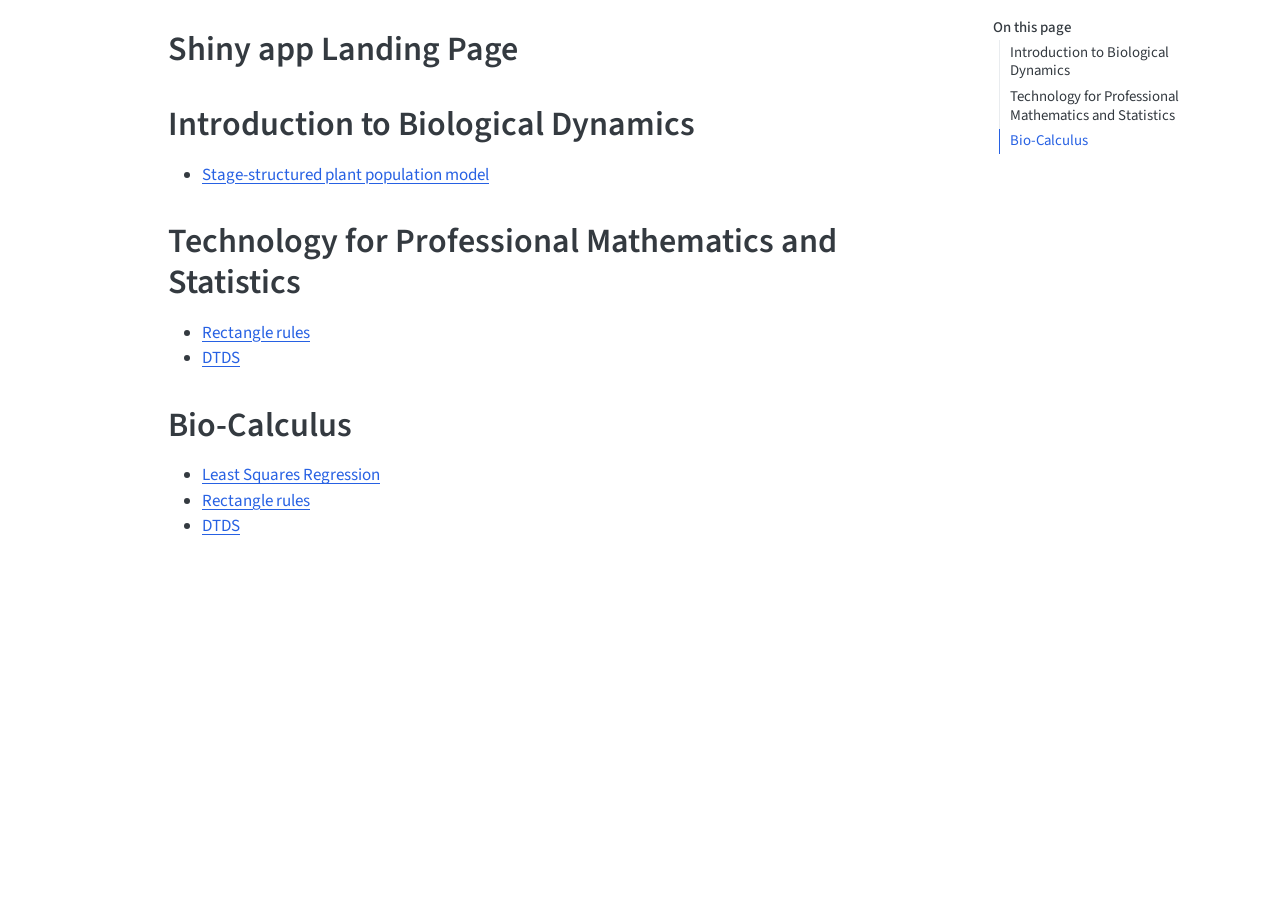
==== commit 5d434c50: "Built site for gh-pages" ====
--- a/index.html
+++ b/index.html
@@ -2,7 +2,7 @@
 <html xmlns="http://www.w3.org/1999/xhtml" lang="en" xml:lang="en"><head>
 
 <meta charset="utf-8">
-<meta name="generator" content="quarto-1.10.18">
+<meta name="generator" content="quarto-1.10.19">
 
 <meta name="viewport" content="width=device-width, initial-scale=1.0, user-scalable=yes">
 
@@ -41,7 +41,7 @@
 <script src="site_libs/quarto-html/tippy.umd.min.js"></script>
 <script src="site_libs/quarto-html/anchor.min.js"></script>
 <link href="site_libs/quarto-html/tippy.css" rel="stylesheet">
-<link href="site_libs/quarto-html/quarto-syntax-highlighting-64a204ab8560d761af7679ceaba22944.css" rel="stylesheet" id="quarto-text-highlighting-styles">
+<link href="site_libs/quarto-html/quarto-syntax-highlighting-bf27225e3a48a9273f3daa8f8e829971.css" rel="stylesheet" id="quarto-text-highlighting-styles">
 <script src="site_libs/bootstrap/bootstrap.min.js"></script>
 <link href="site_libs/bootstrap/bootstrap-icons.css" rel="stylesheet">
 <link href="site_libs/bootstrap/bootstrap-445b8638c3d06994fee0907d791121c4.min.css" rel="stylesheet" append-hash="true" id="quarto-bootstrap" data-mode="light">
@@ -119,21 +119,22 @@
 <section id="introduction-to-biological-dynamics" class="level1">
 <h1>Introduction to Biological Dynamics</h1>
 <ul>
-<li><a href="./matrix/index.qmd">Stage-structured plant population model</a></li>
+<li><a href="./matrix/index.html">Stage-structured plant population model</a></li>
 </ul>
 </section>
 <section id="technology-for-professional-mathematics-and-statistics" class="level1">
 <h1>Technology for Professional Mathematics and Statistics</h1>
 <ul>
-<li><a href="./integration/index.qmd">Rectangle rules</a></li>
+<li><a href="./integration/index.html">Rectangle rules</a></li>
+<li><a href="./dtds/index.qmd">DTDS</a></li>
 </ul>
 </section>
 <section id="bio-calculus" class="level1">
 <h1>Bio-Calculus</h1>
 <ul>
-<li><a href="./regression/index.qmd">Linear regression</a></li>
-<li><a href="./integration/index.qmd">Rectangle rules</a></li>
-<li><a href="./dtds/index.qmd">Discrete-Time Dynamical Systems</a></li>
+<li><a href="./regression/index.qmd">Least Squares Regression</a></li>
+<li><a href="./integration/index.html">Rectangle rules</a></li>
+<li><a href="./dtds/index.qmd">DTDS</a></li>
 </ul>
 
 
--- a/site_libs/quarto-html/quarto-syntax-highlighting-bf27225e3a48a9273f3daa8f8e829971.css
+++ b/site_libs/quarto-html/quarto-syntax-highlighting-bf27225e3a48a9273f3daa8f8e829971.css
@@ -0,0 +1,236 @@
+/* quarto syntax highlight colors */
+:root {
+  --quarto-hl-ot-color: #003B4F;
+  --quarto-hl-at-color: #657422;
+  --quarto-hl-ss-color: #20794D;
+  --quarto-hl-an-color: #5E5E5E;
+  --quarto-hl-fu-color: #4758AB;
+  --quarto-hl-st-color: #20794D;
+  --quarto-hl-cf-color: #003B4F;
+  --quarto-hl-op-color: #5E5E5E;
+  --quarto-hl-er-color: #AD0000;
+  --quarto-hl-bn-color: #AD0000;
+  --quarto-hl-al-color: #AD0000;
+  --quarto-hl-va-color: #111111;
+  --quarto-hl-bu-color: inherit;
+  --quarto-hl-ex-color: inherit;
+  --quarto-hl-pp-color: #AD0000;
+  --quarto-hl-in-color: #5E5E5E;
+  --quarto-hl-vs-color: #20794D;
+  --quarto-hl-wa-color: #5E5E5E;
+  --quarto-hl-do-color: #5E5E5E;
+  --quarto-hl-im-color: #00769E;
+  --quarto-hl-ch-color: #20794D;
+  --quarto-hl-dt-color: #AD0000;
+  --quarto-hl-fl-color: #AD0000;
+  --quarto-hl-co-color: #5E5E5E;
+  --quarto-hl-cv-color: #5E5E5E;
+  --quarto-hl-cn-color: #8f5902;
+  --quarto-hl-sc-color: #5E5E5E;
+  --quarto-hl-dv-color: #AD0000;
+  --quarto-hl-kw-color: #003B4F;
+}
+
+/* other quarto variables */
+:root {
+  --quarto-font-monospace: SFMono-Regular, Menlo, Monaco, Consolas, "Liberation Mono", "Courier New", monospace;
+}
+
+/* syntax highlight based on Pandoc's rules */
+pre > code.sourceCode > span {
+  color: #003B4F;
+}
+
+code.sourceCode > span {
+  color: #003B4F;
+}
+
+div.sourceCode,
+div.sourceCode pre.sourceCode {
+  color: #003B4F;
+}
+
+/* Normal */
+code span {
+  color: #003B4F;
+}
+
+/* Alert */
+code span.al {
+  color: #AD0000;
+  font-style: inherit;
+}
+
+/* Annotation */
+code span.an {
+  color: #5E5E5E;
+  font-style: inherit;
+}
+
+/* Attribute */
+code span.at {
+  color: #657422;
+  font-style: inherit;
+}
+
+/* BaseN */
+code span.bn {
+  color: #AD0000;
+  font-style: inherit;
+}
+
+/* BuiltIn */
+code span.bu {
+  font-style: inherit;
+}
+
+/* ControlFlow */
+code span.cf {
+  color: #003B4F;
+  font-weight: bold;
+  font-style: inherit;
+}
+
+/* Char */
+code span.ch {
+  color: #20794D;
+  font-style: inherit;
+}
+
+/* Constant */
+code span.cn {
+  color: #8f5902;
+  font-style: inherit;
+}
+
+/* Comment */
+code span.co {
+  color: #5E5E5E;
+  font-style: inherit;
+}
+
+/* CommentVar */
+code span.cv {
+  color: #5E5E5E;
+  font-style: italic;
+}
+
+/* Documentation */
+code span.do {
+  color: #5E5E5E;
+  font-style: italic;
+}
+
+/* DataType */
+code span.dt {
+  color: #AD0000;
+  font-style: inherit;
+}
+
+/* DecVal */
+code span.dv {
+  color: #AD0000;
+  font-style: inherit;
+}
+
+/* Error */
+code span.er {
+  color: #AD0000;
+  font-style: inherit;
+}
+
+/* Extension */
+code span.ex {
+  font-style: inherit;
+}
+
+/* Float */
+code span.fl {
+  color: #AD0000;
+  font-style: inherit;
+}
+
+/* Function */
+code span.fu {
+  color: #4758AB;
+  font-style: inherit;
+}
+
+/* Import */
+code span.im {
+  color: #00769E;
+  font-style: inherit;
+}
+
+/* Information */
+code span.in {
+  color: #5E5E5E;
+  font-style: inherit;
+}
+
+/* Keyword */
+code span.kw {
+  color: #003B4F;
+  font-weight: bold;
+  font-style: inherit;
+}
+
+/* Operator */
+code span.op {
+  color: #5E5E5E;
+  font-style: inherit;
+}
+
+/* Other */
+code span.ot {
+  color: #003B4F;
+  font-style: inherit;
+}
+
+/* Preprocessor */
+code span.pp {
+  color: #AD0000;
+  font-style: inherit;
+}
+
+/* SpecialChar */
+code span.sc {
+  color: #5E5E5E;
+  font-style: inherit;
+}
+
+/* SpecialString */
+code span.ss {
+  color: #20794D;
+  font-style: inherit;
+}
+
+/* String */
+code span.st {
+  color: #20794D;
+  font-style: inherit;
+}
+
+/* Variable */
+code span.va {
+  color: #111111;
+  font-style: inherit;
+}
+
+/* VerbatimString */
+code span.vs {
+  color: #20794D;
+  font-style: inherit;
+}
+
+/* Warning */
+code span.wa {
+  color: #5E5E5E;
+  font-style: italic;
+}
+
+.prevent-inlining {
+  content: "</";
+}
+
+/*# sourceMappingURL=8be38f48d34c45af72792cbd699585e7.css.map */
